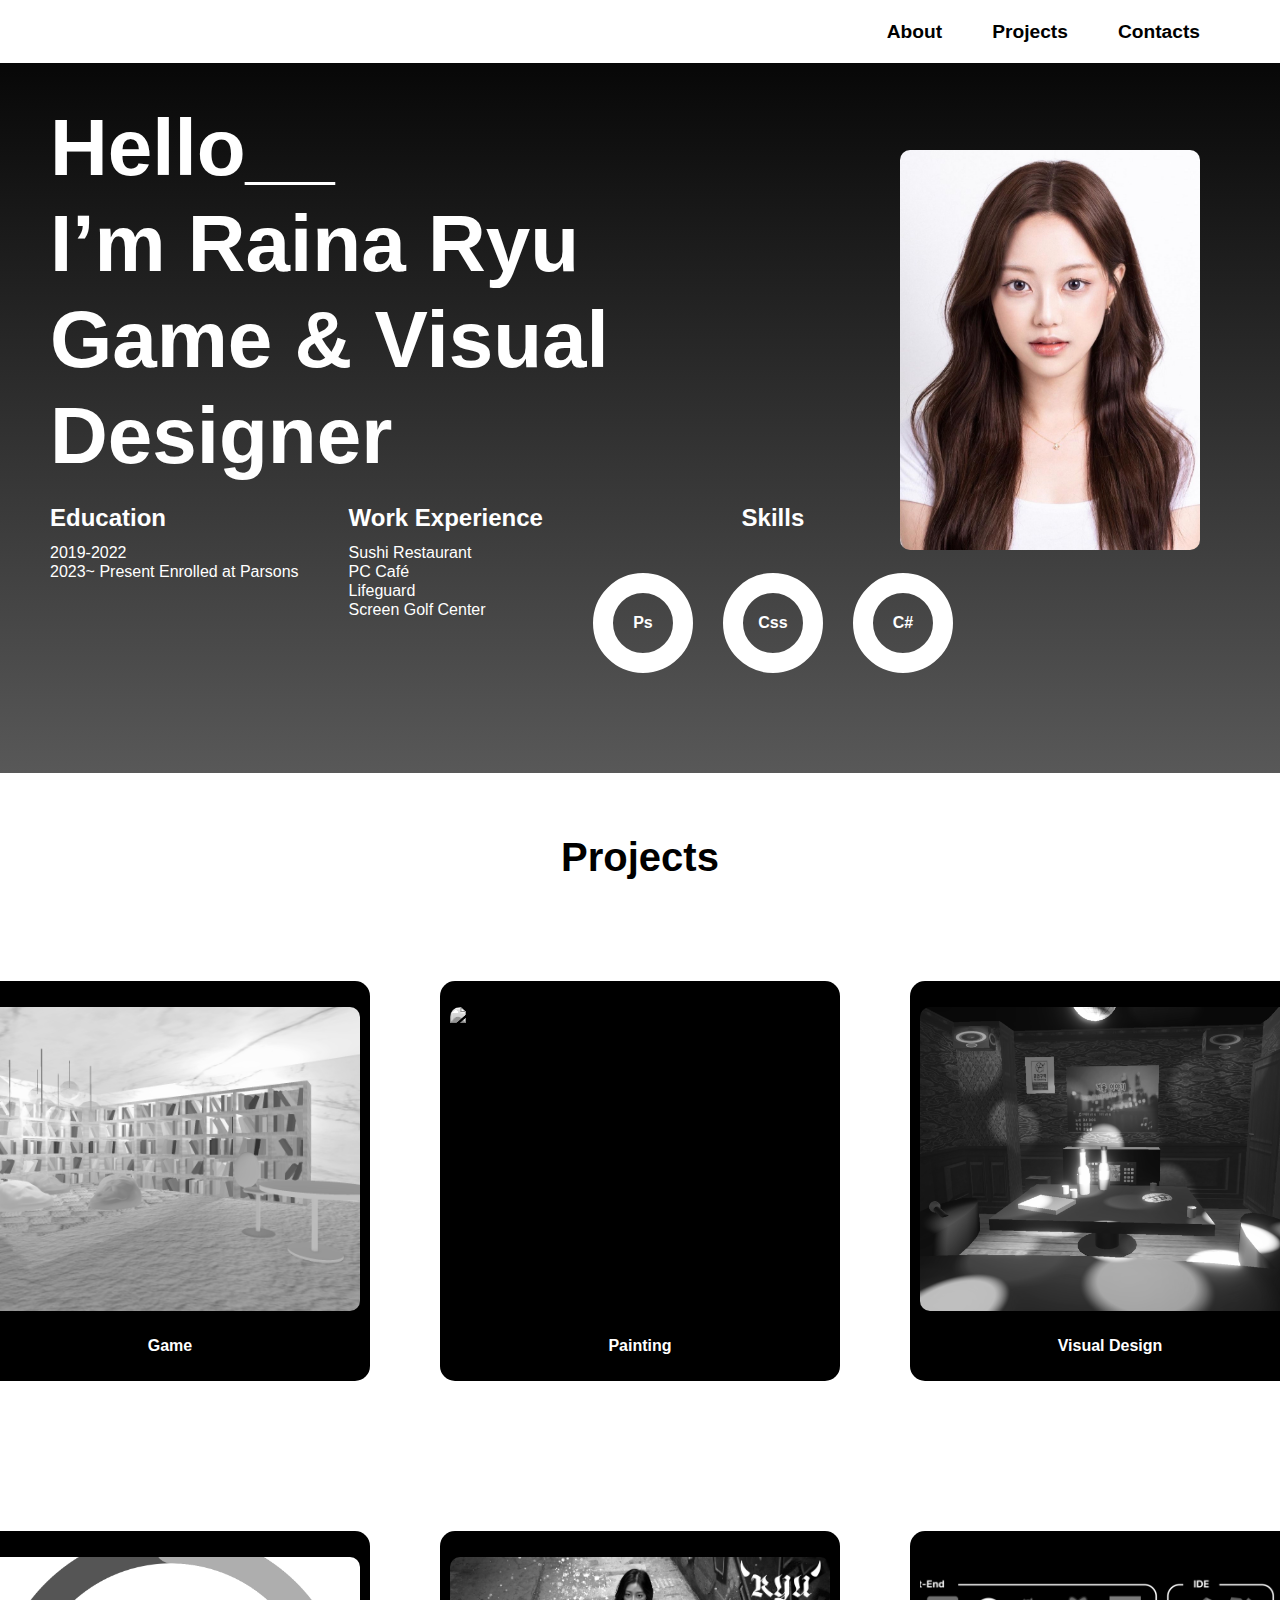
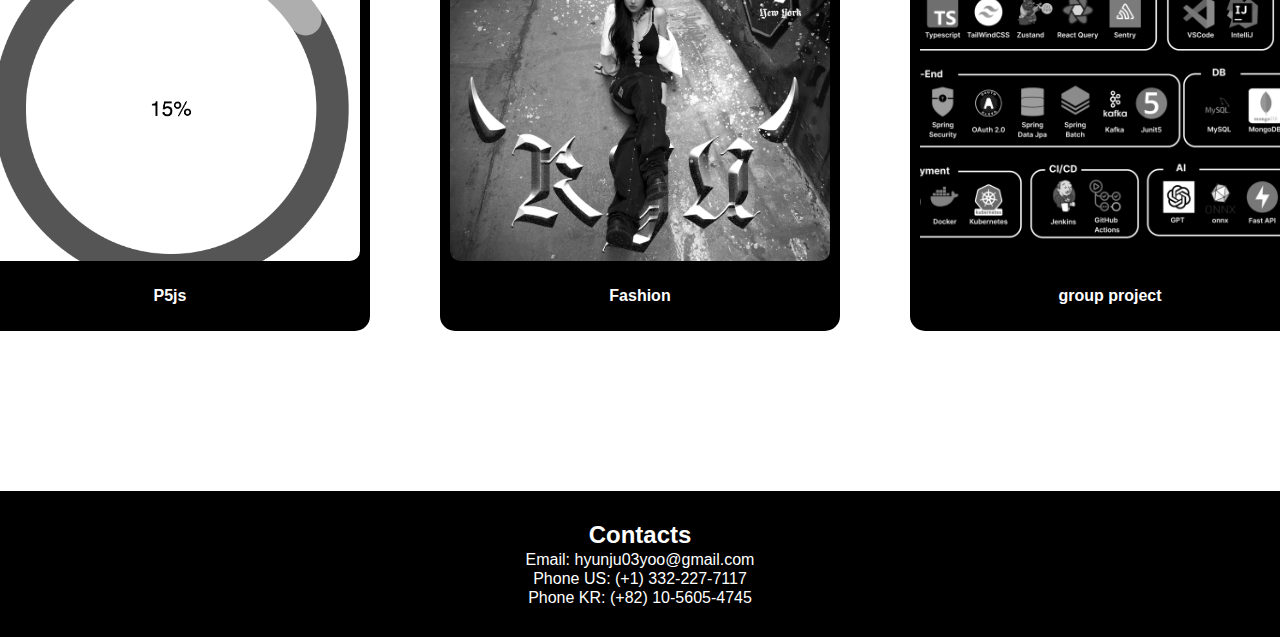
==== index.html @ 9dbe240b "Initial commit" ====
<!DOCTYPE html>
<html lang="en">
<head>
    <meta charset="UTF-8">
    <meta name="viewport" content="width=device-width, initial-scale=1.0">
    <title>Portfolio</title>
    <!-- Pretendard 폰트 추가 -->
    <link rel="stylesheet" href="https://cdn.jsdelivr.net/gh/orioncactus/pretendard@v1.3.9/dist/web/static/pretendard.min.css" />
    <link rel="stylesheet" href="style.css">
</head>
<body>
    <header>
        <nav>
            <ul>
                <li><a href="#About">About</a></li>
                <li><a href="#Projects">Projects</a></li>
                <li><a href="#Contacts">Contacts</a></li>
            </ul>
        </nav>
    </header>

    <main>
        <!-- About 섹션 -->
        <section id="About" class="intro">
            <div class="text">
                <h1>Hello__<br>I’m Raina Ryu<br>Game & Visual<br> Designer</h1>
                <div class="details">
                    <div>
                        <h3>Education</h3>
                        <ul>
                            <li>2019-2022</li>
                            <li>2023~ Present Enrolled at Parsons</li>
                        </ul>
                    </div>
                    <div>
                        <h3>Work Experience</h3>
                        <ul>
                            <li>Sushi Restaurant</li>
                            <li>PC Café</li>
                            <li>Lifeguard</li>
                            <li>Screen Golf Center</li>
                        </ul>
                    </div>
                    <div class="skills-section">
                        <h3>Skills</h3>
                        <div class="skills">
                            <div class="skill">Ps</div>
                            <div class="skill">Css</div>
                            <div class="skill">C#</div>
                        </div>
                    </div>
                </div>
            </div>
            <div class="profile">
                <img src="IMG_2234.jpg" alt="Profile Image">
            </div>
        </section>

        <!-- Projects 섹션 -->
        <section id="Projects" class="projects-section">
            <h2>Projects</h2>
            <div class="project-grid">
                <a href="game.html" class="project-item">
                    <img src="gamepor.png" alt="Game">
                    <p>Game</p>
                </a>
                <a href="painting.html" class="project-item">
                    <img src="gore.png" alt="Painting">
                    <p>Painting</p>
                </a>
                <a href="visual-design.html" class="project-item">
                    <img src="visual.png" alt="Visual Design">
                    <p>Visual Design</p>
                </a>
                <a href="p5js.html" class="project-item">
                    <img src="p5jsclock.png" alt="P5js">
                    <p>P5js</p>
                </a>
                <a href="fashion.html" class="project-item">
                    <img src="쁍쁍.png" alt="Fashion">
                    <p>Fashion</p>
                </a>
                <a href="empty.html" class="project-item">
                    <img src="prpro.png" alt="group-project">
                    <p>group project</p>
                </a>
            </div>
        </section>
        
        
        
        

        <!-- Contacts 섹션 -->
        <section id="Contacts" class="contacts-section">
            <h2>Contacts</h2>
            <p>Email: hyunju03yoo@gmail.com</p>
            <p>Phone US: (+1) 332-227-7117</p>
            <p>Phone KR: (+82) 10-5605-4745</p>
        </section>
    </main>
</body>
</html>
---- style.css ----
/* 부드러운 스크롤 적용 */
html {
    scroll-behavior: smooth;
}

/* 전체 리셋 */
* {
    margin: 0;
    padding: 0;
    box-sizing: border-box;
}

body {
    font-family: 'Pretendard', sans-serif;
    background: linear-gradient(to bottom, #000000, #ffffff);
    color: rgb(255, 255, 255);
    line-height: 1.2;
    margin: 0;
}

/* Header 스타일 */
header {
    display: flex;
    justify-content: flex-end;
    padding: 20px 80px;
    background: #ffffff;
    position: fixed; /* 네비게이션 고정 */
    top: 0;
    width: 100%;
    z-index: 1000;
}

header ul {
    list-style: none;
    display: flex;
    gap: 50px;
}

header ul li a {
    font-weight: bold;
    font-size: 1.2rem;
    text-decoration: none;
    color: #000000;
    transition: color 0.3s;
}

header ul li a:hover {
    color: #ffcc00;
}

/* About 섹션 */
.intro {
    display: flex;
    justify-content: space-between;
    align-items: flex-start;
    padding: 100px 50px; /* 헤더와 간격 */
}

.text h1 {
    font-size: 5rem;
    color: rgb(255, 255, 255);
}



.details {
    display: flex;
    gap: 50px;
    margin-top: 20px;
}

.details h3 {
    font-size: 1.5rem;
    margin-bottom: 10px;
}

.details ul {
    list-style: none;
    font-size: 1rem;
    color: #ffffff;
}

.profile {
    position: relative; /* 부모 요소에 position 설정 */
}

.profile img {
    width: 300px;
    height: 400px;
    object-fit: cover;
    border-radius: 10px;

    position: absolute; /* 고정 위치에서 움직임 가능 */
    top: 50px; /* 위쪽 위치 조정 */
    left: -330px; /* 왼쪽으로 더 이동 (- 값으로 이동) */
}


/* Projects 섹션 */
.projects-section {
    padding: 50px;
    background: #ffffff;
    text-align: center;
    
    
}

.skills-section {
    display: flex; /* 가로로 정렬 */
    flex-direction: column; /* 세로 정렬 (필요한 경우만) */
    gap: 30px; /* 스킬 사이 간격 */
    align-items: center; /* 가운데 정렬 */
}

.skills {
    display: flex; /* 가로로 정렬 */
    gap: 30px; /* 동그라미 사이 간격 */
    justify-content: center; /* 수평 가운데 정렬 */
}

.skill {
    width: 100px; /* 동그라미 크기 */
    height: 100px; /* 동그라미 크기 */
    display: flex;
    justify-content: center; /* 수평 가운데 정렬 */
    align-items: center; /* 수직 가운데 정렬 */
    border: 20px solid white; /* 동그라미 테두리 */
    border-radius: 50%; /* 완전한 동그라미 모양 */
    font-weight: bold; /* 글씨 굵게 */
    font-size: 1rem; /* 글씨 크기 */
    color: #ffffff; /* 글씨 색상 */
    background-color: transparent; /* 동그라미 배경 투명 */
}

/* Projects 섹션 */
.projects-section {
    padding: 60px;
    background: #ffffff;
    text-align: center;
    color: #000000;
}

.projects-section h2 {
    font-size: 2.5rem;
    margin-bottom: 30px;
    font-weight: bold;
}
.project-grid {
    display: grid;
    grid-template-columns: repeat(3, 1fr); /* 3개씩 1줄 */
    row-gap: 150px; /* 세로 간격 */
    column-gap: 70px; /* 가로 간격 */
    justify-content: center; /* 가로로 가운데 정렬 */
    align-items: center; /* 세로로 가운데 정렬 */
    margin-top: 100px;
    margin-bottom: 100px;
    width: calc(100% - 20px); /* 화면 너비에서 약간의 여백 제거 */
    max-width: 1200px; /* 최대 너비 */
    margin-left: auto;
    margin-right: auto;
}



/* 프로젝트 카드 스타일 */
.project-item {
    text-decoration: none; /* 링크 밑줄 제거 */
    color: inherit; /* 부모의 텍스트 색상 상속 */
    width: 400px; /* 카드 크기 */
    height: 400px;
    background: #000000;
    border-radius: 15px; /* 둥근 모서리 */
    overflow: hidden; /* 내부 콘텐츠 넘침 방지 */
    display: flex;
    flex-direction: column;
    align-items: center;
    justify-content: center;
    padding: 10px;
    text-align: center;
    cursor: pointer; /* 버튼처럼 보이게 설정 */
    transition: transform 0.3s ease, box-shadow 0.3s ease;
}

.project-item:hover {
    transform: scale(1.05); /* 확대 효과 */
    box-shadow: 0 4px 10px rgba(0, 0, 0, 0.5); /* 그림자 추가 */
}

.project-item img {
    filter: grayscale(100%); /* 흑백 이미지 */
    width: 100%; /* 이미지 너비 */
    height: 80%; /* 이미지 높이 */
    object-fit: cover; /* 이미지 비율 유지 */
    border-radius: 10px;
    margin-bottom: 0; /* 이미지와 텍스트 간 여백 제거 */
}


.project-item p {
    margin-top: 25px; /* 이미지와 텍스트 사이 간격 */
    font-size: 1rem; /* 글자 크기 */
    font-weight: bold; /* 글자 굵기 */
    color: #ffffff; /* 텍스트 색상 */
    text-align: center; /* 텍스트 가운데 정렬 */
}



/* Contacts 섹션 */
.contacts-section {
    margin-top: 30;
    padding: 30px;
    background: #000000;
    text-align: center;
}
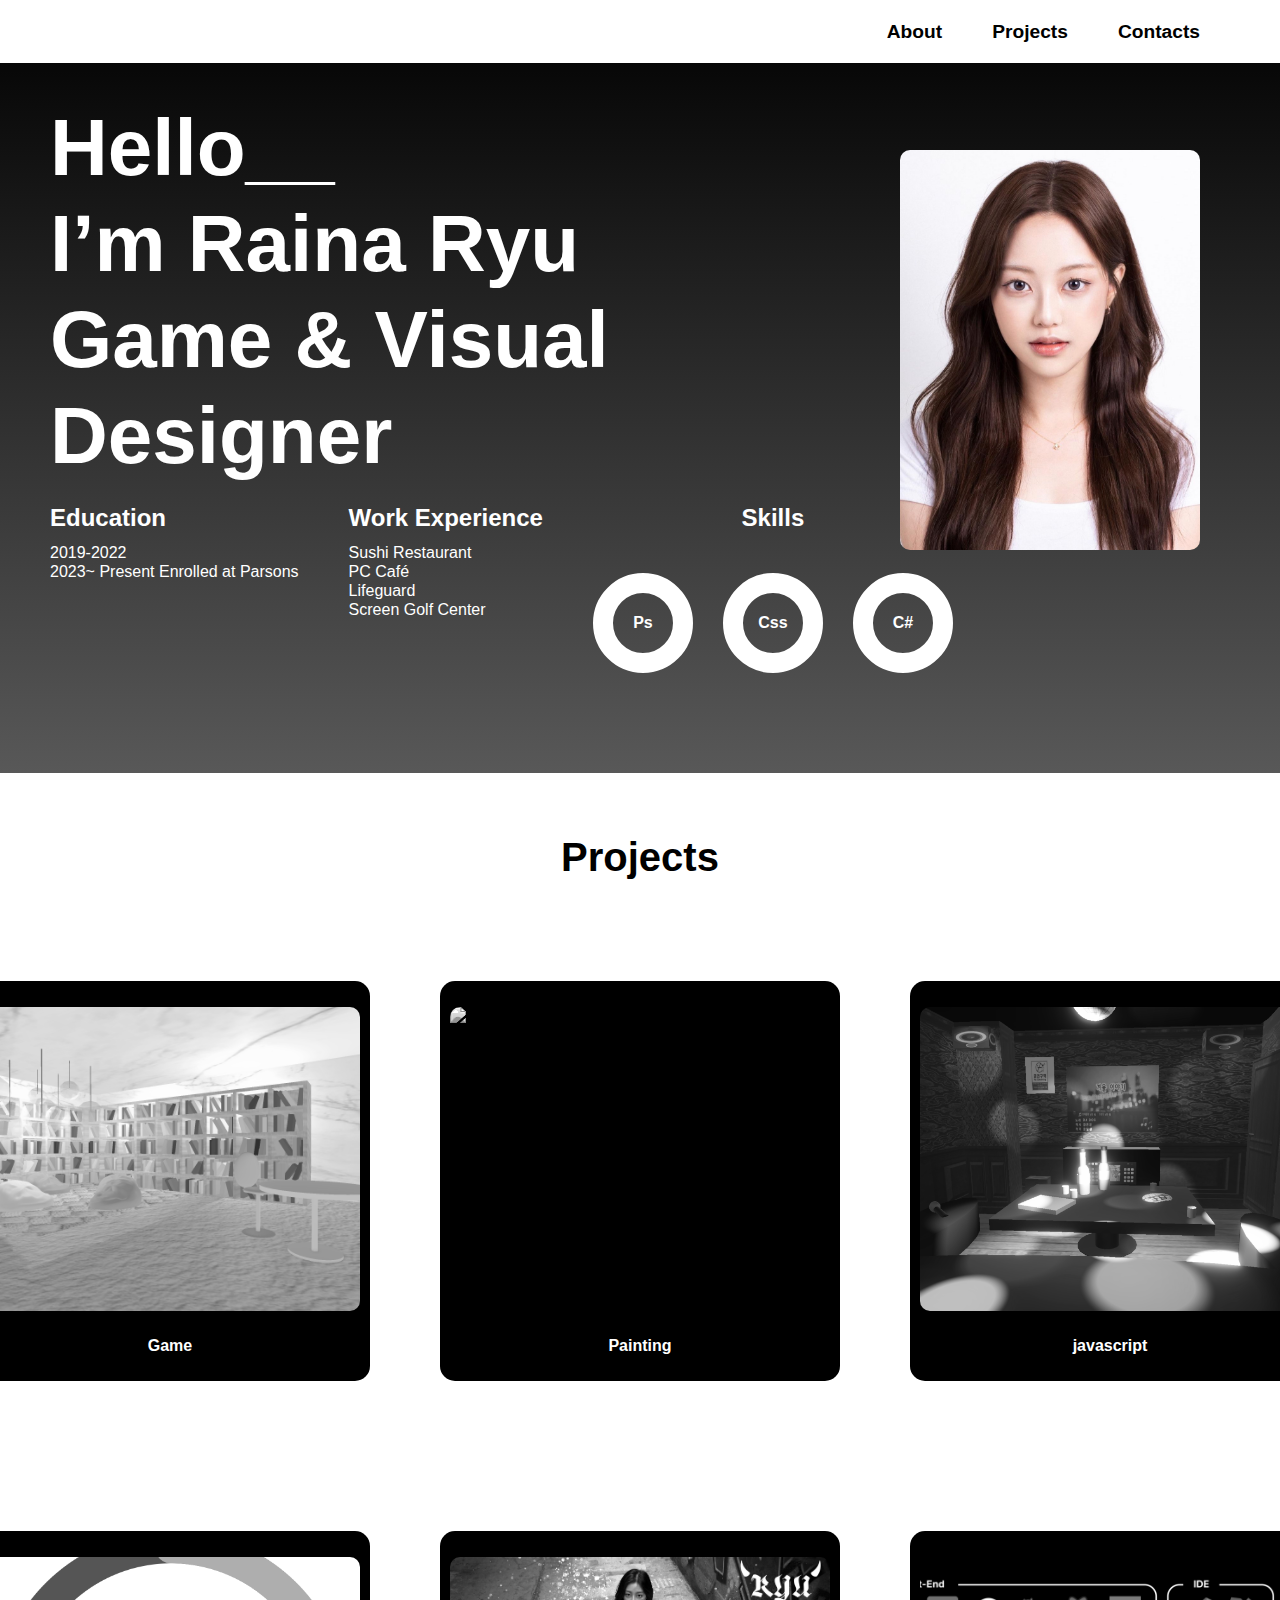
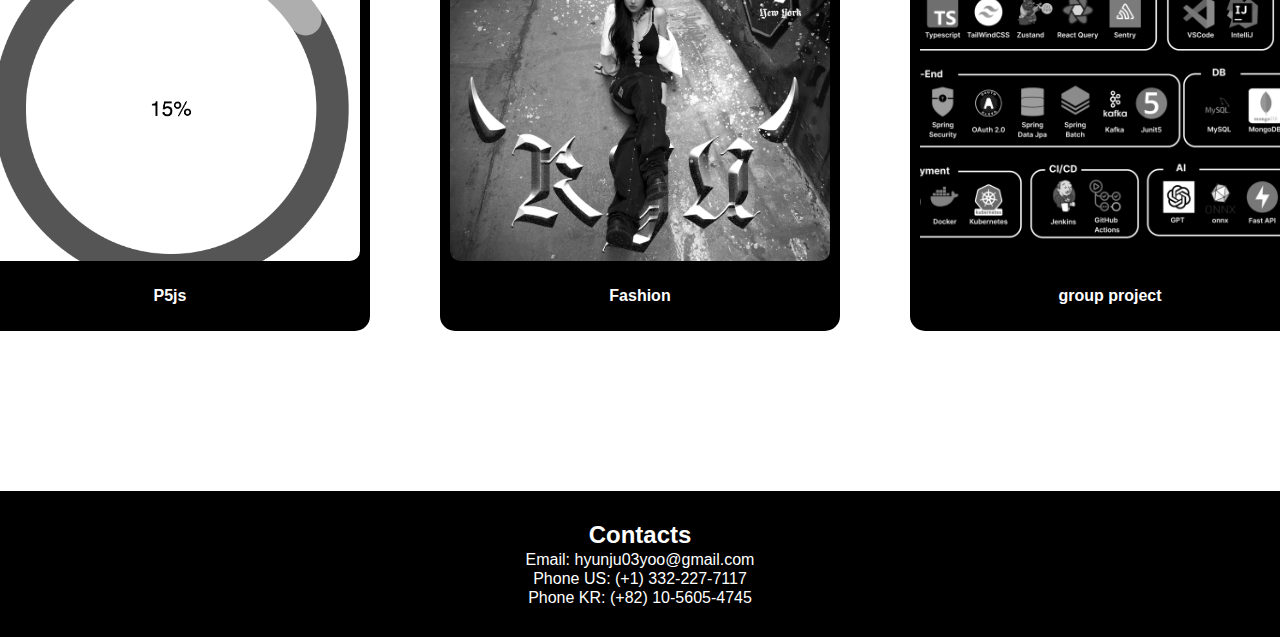
==== commit 985cfedd: "add javascript" ====
--- a/index.html
+++ b/index.html
@@ -68,9 +68,9 @@
                     <img src="gore.png" alt="Painting">
                     <p>Painting</p>
                 </a>
-                <a href="visual-design.html" class="project-item">
+                <a href="javascript.html" class="project-item">
                     <img src="visual.png" alt="Visual Design">
-                    <p>Visual Design</p>
+                    <p>javascript</p>
                 </a>
                 <a href="p5js.html" class="project-item">
                     <img src="p5jsclock.png" alt="P5js">
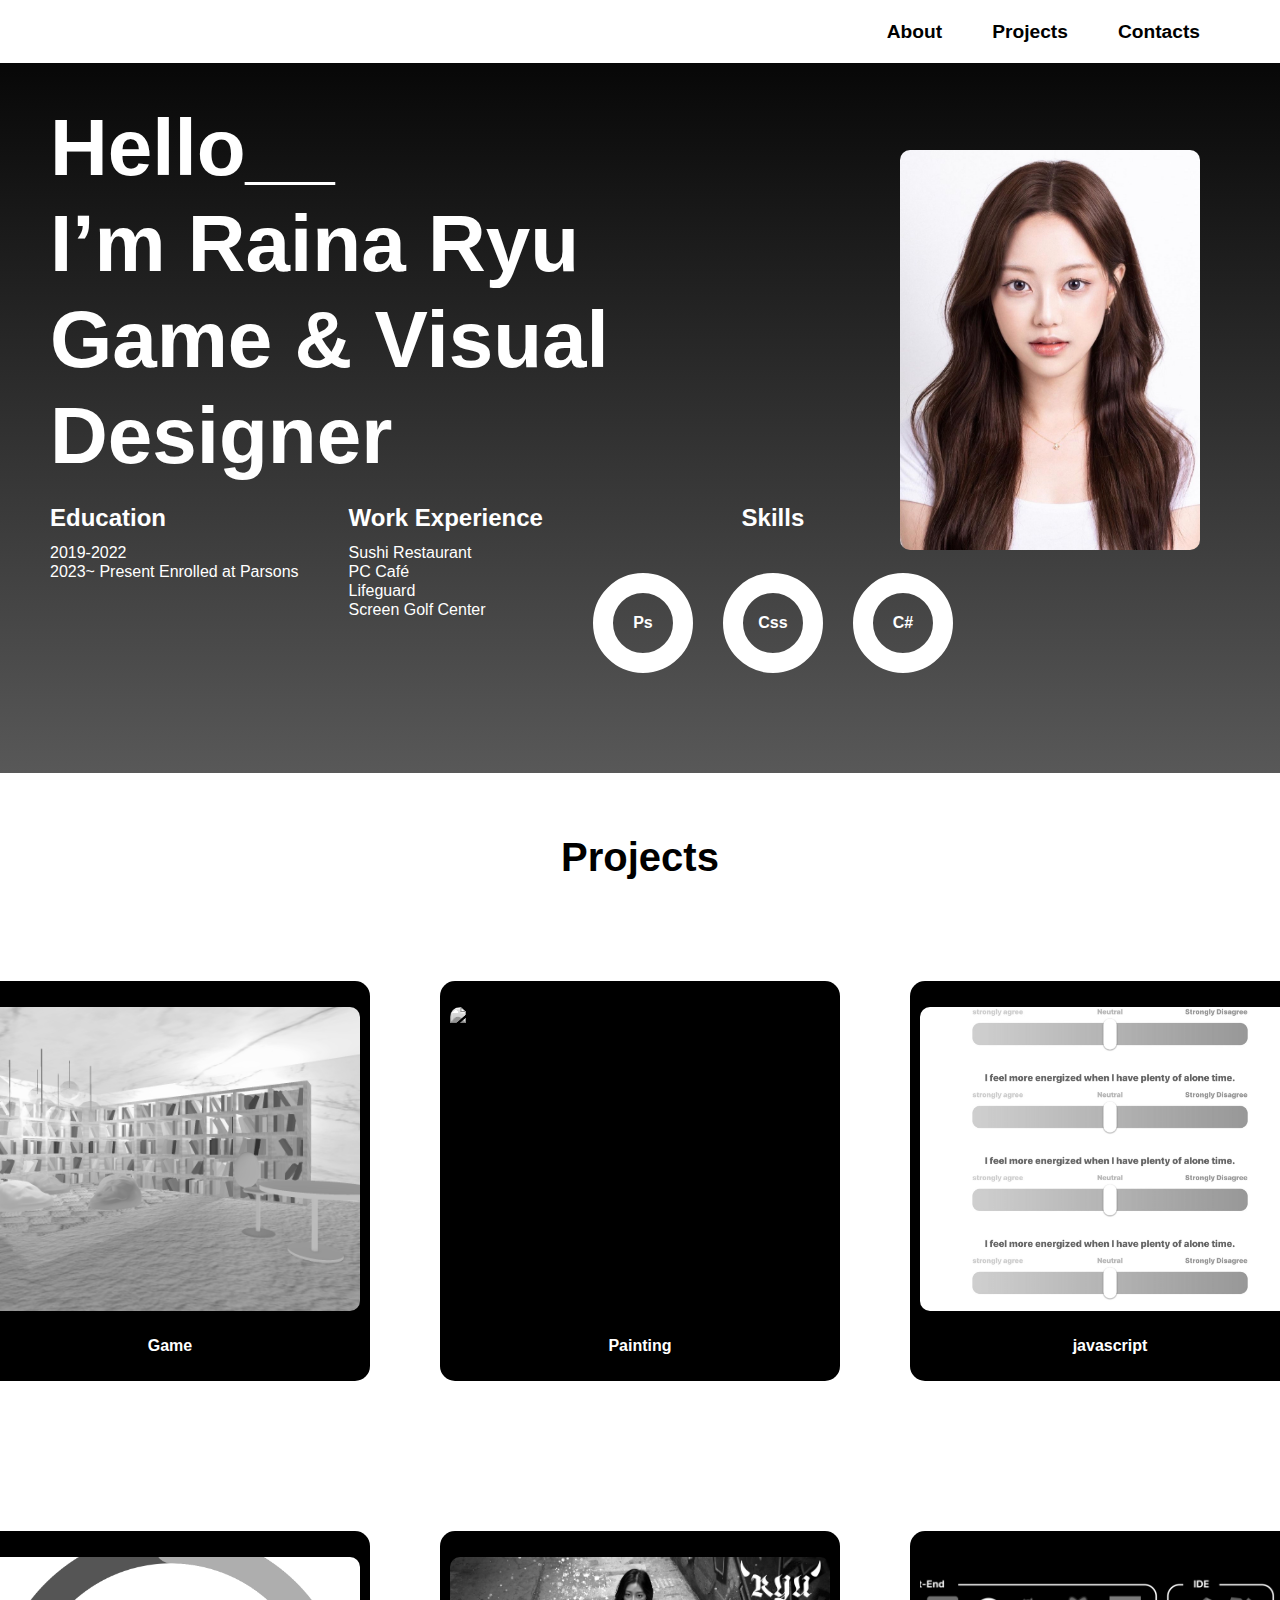
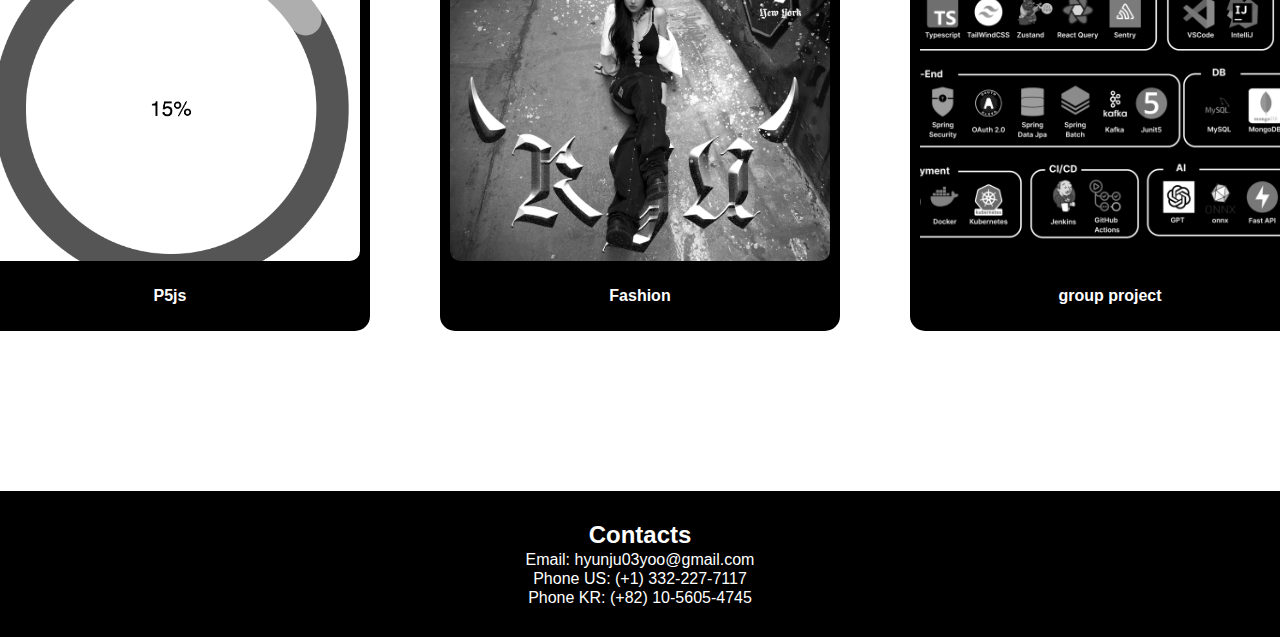
==== commit 5f31793f: "add photo" ====
--- a/index.html
+++ b/index.html
@@ -69,7 +69,7 @@
                     <p>Painting</p>
                 </a>
                 <a href="javascript.html" class="project-item">
-                    <img src="visual.png" alt="Visual Design">
+                    <img src="quiz.png" alt="Visual Design">
                     <p>javascript</p>
                 </a>
                 <a href="p5js.html" class="project-item">
